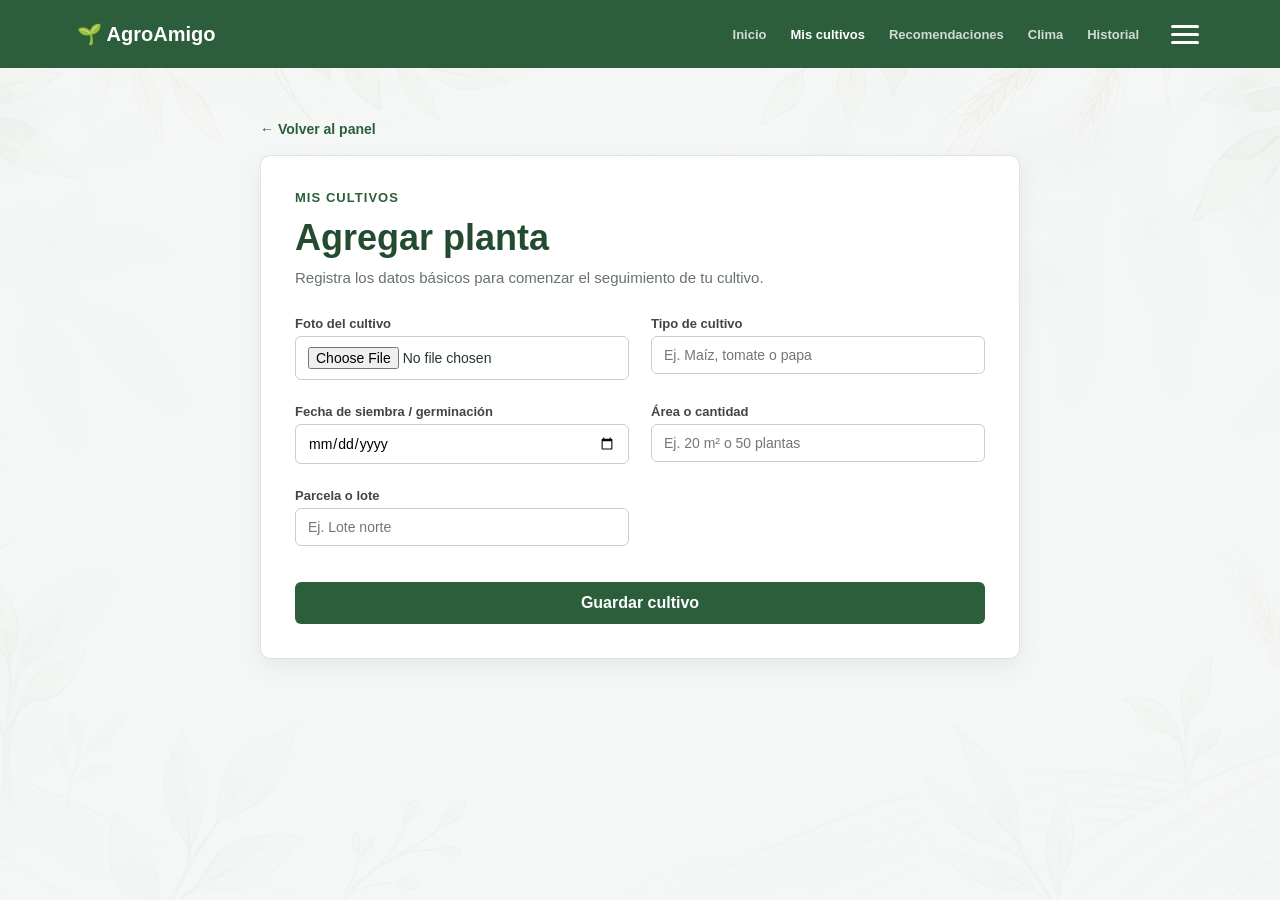
==== add-plant.html @ 488f19a9 "Agrega dashboard y formulario de cultivos" ====
<!DOCTYPE html>
<html lang="es">
<head>
    <meta charset="UTF-8">
    <meta name="viewport" content="width=device-width, initial-scale=1.0">
    <title>AgroAmigo - Agregar planta</title>
    <link rel="stylesheet" href="styles.css">
</head>
<body class="app-shell">
    <header class="topbar">
        <a class="brand" href="home.html">🌱 AgroAmigo</a>
        <nav class="desktop-nav" aria-label="Navegación principal">
            <a href="home.html">Inicio</a>
            <a class="active" href="add-plant.html">Mis cultivos</a>
            <a href="home.html#recomendaciones">Recomendaciones</a>
            <a href="home.html#clima">Clima</a>
            <a href="home.html#historial">Historial</a>
        </nav>
        <details class="menu-wrapper">
            <summary class="menu-button" aria-label="Abrir menú">
                <span></span><span></span><span></span>
            </summary>
            <nav class="dropdown-menu" aria-label="Menú móvil">
                <a href="home.html">Inicio</a>
                <a href="add-plant.html">Mis cultivos</a>
                <a href="home.html#recomendaciones">Recomendaciones</a>
                <a href="home.html#clima">Clima</a>
                <a href="home.html#historial">Historial</a>
                <a href="home.html#configuracion">⚙ Configuración</a>
            </nav>
        </details>
    </header>

    <main class="form-page">
        <a class="back-link" href="home.html">← Volver al panel</a>
        <section class="plant-card">
            <div class="section-heading">
                <p class="eyebrow">Mis cultivos</p>
                <h1>Agregar planta</h1>
                <p>Registra los datos básicos para comenzar el seguimiento de tu cultivo.</p>
            </div>
            <form class="full-plant-form">
                <div class="input-group">
                    <label for="plant-photo">Foto del cultivo</label>
                    <input type="file" id="plant-photo" name="plant-photo" accept="image/*" required>
                </div>
                <div class="input-group">
                    <label for="crop-type">Tipo de cultivo</label>
                    <input type="text" id="crop-type" name="crop-type" placeholder="Ej. Maíz, tomate o papa" required>
                </div>
                <div class="input-group">
                    <label for="initial-sowing-date">Fecha de siembra / germinación</label>
                    <input type="date" id="initial-sowing-date" name="initial-sowing-date" required>
                </div>
                <div class="input-group">
                    <label for="crop-quantity">Área o cantidad</label>
                    <input type="text" id="crop-quantity" name="crop-quantity" placeholder="Ej. 20 m² o 50 plantas" required>
                </div>
                <div class="input-group">
                    <label for="plot-location">Parcela o lote</label>
                    <input type="text" id="plot-location" name="plot-location" placeholder="Ej. Lote norte" required>
                </div>
                <button type="submit" class="btn-login">Guardar cultivo</button>
            </form>
        </section>
    </main>
</body>
</html>
---- styles.css ----
* {
    margin: 0;
    padding: 0;
    box-sizing: border-box;
    font-family: 'Segoe UI', Tahoma, Geneva, Verdana, sans-serif;
}

body {
    min-height: 100vh;
    background: linear-gradient(rgba(244, 247, 246, 0.88), rgba(244, 247, 246, 0.94)), url("assets/bgImg_1.jpg") center / cover fixed;
    color: #25382b;
}

.topbar {
    position: fixed;
    top: 0;
    right: 0;
    left: 0;
    z-index: 10;
    display: flex;
    align-items: center;
    justify-content: space-between;
    height: 68px;
    padding: 0 6vw;
    background-color: #2c5e3b;
    color: white;
}

.brand {
    color: white;
    font-size: 20px;
    font-weight: 700;
    text-decoration: none;
}

.desktop-nav {
    display: flex;
    align-items: center;
    gap: 24px;
    margin-left: auto;
    margin-right: 28px;
}

.desktop-nav a {
    color: rgba(255, 255, 255, 0.78);
    font-size: 13px;
    font-weight: 600;
    text-decoration: none;
}

.desktop-nav a:hover,
.desktop-nav a.active {
    color: white;
}

.menu-wrapper {
    position: relative;
}

.menu-button {
    display: flex;
    flex-direction: column;
    gap: 5px;
    width: 36px;
    padding: 7px 4px;
    cursor: pointer;
    list-style: none;
}

.menu-button::-webkit-details-marker {
    display: none;
}

.menu-button span {
    display: block;
    width: 28px;
    height: 3px;
    border-radius: 2px;
    background-color: white;
}

.dropdown-menu {
    position: absolute;
    top: 48px;
    right: 0;
    display: grid;
    min-width: 160px;
    padding: 8px 0;
    border-radius: 6px;
    background-color: white;
    box-shadow: 0 5px 18px rgba(0, 0, 0, 0.16);
}

.dropdown-menu a {
    padding: 10px 16px;
    color: #2c5e3b;
    font-size: 14px;
    text-decoration: none;
}

.dropdown-menu a:hover {
    background-color: #f0f5f1;
}

.dashboard-page {
    width: min(100% - 48px, 1180px);
    margin: 0 auto;
    padding: 124px 0 64px;
}

.dashboard-hero {
    display: flex;
    align-items: end;
    justify-content: space-between;
    gap: 28px;
    margin-bottom: 34px;
}

.dashboard-hero h1 {
    margin-bottom: 10px;
    color: #234b2f;
    font-size: clamp(32px, 5vw, 54px);
    line-height: 1.05;
}

.dashboard-hero > div > p:last-child {
    color: #66736a;
    font-size: 16px;
}

.primary-action {
    flex: 0 0 auto;
    padding: 14px 20px;
    border-radius: 7px;
    background-color: #2c5e3b;
    color: white;
    font-size: 14px;
    font-weight: 700;
    text-decoration: none;
    box-shadow: 0 8px 18px rgba(44, 94, 59, 0.2);
}

.primary-action:hover {
    background-color: #1e4027;
}

.summary-grid {
    display: grid;
    grid-template-columns: repeat(4, 1fr);
    gap: 16px;
    margin-bottom: 24px;
}

.stat-card,
.dashboard-card,
.module-card {
    border: 1px solid rgba(215, 225, 217, 0.85);
    border-radius: 10px;
    background: rgba(255, 255, 255, 0.9);
    box-shadow: 0 8px 24px rgba(43, 72, 50, 0.06);
}

.stat-card {
    position: relative;
    min-height: 150px;
    padding: 20px;
}

.card-icon {
    float: right;
    font-size: 23px;
}

.stat-card p,
.stat-card small {
    display: block;
    color: #66736a;
    font-size: 13px;
}

.stat-card strong {
    display: block;
    margin: 14px 0 4px;
    color: #234b2f;
    font-size: 34px;
}

.dashboard-grid {
    display: grid;
    grid-template-columns: 1.2fr 0.8fr;
    gap: 24px;
    margin-bottom: 42px;
}

.dashboard-card {
    min-height: 245px;
    padding: 26px;
}

.card-heading,
.section-title {
    display: flex;
    align-items: start;
    justify-content: space-between;
    gap: 16px;
}

.card-heading h2,
.section-title h2 {
    color: #234b2f;
    font-size: 22px;
}

.status-dot {
    width: 11px;
    height: 11px;
    margin-top: 8px;
    border-radius: 50%;
    background: #e4a93a;
}

.alert-item {
    display: flex;
    gap: 13px;
    margin-top: 20px;
}

.alert-symbol {
    display: grid;
    flex: 0 0 28px;
    place-items: center;
    width: 28px;
    height: 28px;
    border-radius: 50%;
    background: #fff1cf;
    color: #a46d0d;
    font-weight: 800;
}

.alert-symbol.rain {
    background: #e4f0ea;
    color: #2c5e3b;
}

.alert-item strong {
    color: #34493a;
    font-size: 14px;
}

.alert-item p,
.module-card p {
    margin-top: 5px;
    color: #718077;
    font-size: 13px;
}

.weather-icon {
    font-size: 30px;
}

.weather-main {
    display: flex;
    align-items: center;
    gap: 18px;
    margin: 23px 0;
}

.weather-main > strong {
    color: #234b2f;
    font-size: 48px;
    font-weight: 500;
}

.weather-main span {
    color: #536359;
    font-size: 14px;
    line-height: 1.5;
}

.weather-main small {
    color: #8a958e;
}

.weather-details {
    display: flex;
    justify-content: space-between;
    padding-top: 16px;
    border-top: 1px solid #e3ebe4;
    color: #718077;
    font-size: 12px;
}

.weather-details b {
    display: block;
    margin-top: 4px;
    color: #34493a;
    font-size: 13px;
}

.module-section {
    padding-top: 8px;
}

.section-title {
    align-items: end;
    margin-bottom: 18px;
}

.section-title > span {
    color: #7b887f;
    font-size: 13px;
}

.module-grid {
    display: grid;
    grid-template-columns: repeat(4, 1fr);
    gap: 14px;
}

.module-card {
    display: flex;
    align-items: center;
    min-height: 120px;
    padding: 18px;
    color: inherit;
    text-decoration: none;
}

.module-card > span {
    align-self: start;
    margin-right: 13px;
    font-size: 25px;
}

.module-card h3 {
    color: #34543d;
    font-size: 15px;
}

.module-card > b {
    align-self: end;
    margin-left: auto;
    color: #78917e;
    font-size: 20px;
}

.module-card:hover,
.module-card.featured {
    border-color: #8eb79b;
}

.form-page {
    width: min(100% - 48px, 760px);
    margin: 0 auto;
    padding: 120px 0 60px;
}

.back-link {
    display: inline-block;
    margin-bottom: 18px;
    color: #2c5e3b;
    font-size: 14px;
    font-weight: 600;
    text-decoration: none;
}

.plant-card {
    padding: 34px;
    border: 1px solid rgba(215, 225, 217, 0.85);
    border-radius: 10px;
    background: rgba(255, 255, 255, 0.94);
    box-shadow: 0 8px 24px rgba(43, 72, 50, 0.08);
}

.section-heading {
    margin-bottom: 30px;
}

.section-heading h1 {
    margin-bottom: 10px;
    color: #234b2f;
    font-size: 36px;
}

.section-heading > p:last-child {
    color: #66736a;
    font-size: 15px;
}

.full-plant-form {
    display: grid;
    grid-template-columns: 1fr 1fr;
    gap: 4px 22px;
}

.full-plant-form .btn-login {
    grid-column: 1 / -1;
    margin-top: 12px;
}

.home-page {
    width: min(100% - 48px, 980px);
    margin-top: 68px;
    padding: 56px 0 48px;
}

.welcome-section {
    max-width: 650px;
    margin-bottom: 110px;
}

.eyebrow {
    margin-bottom: 12px;
    color: #2c5e3b;
    font-size: 13px;
    font-weight: 700;
    letter-spacing: 0.08em;
    text-transform: uppercase;
}

.welcome-section h1 {
    margin-bottom: 14px;
    color: #234b2f;
    font-size: clamp(30px, 5vw, 48px);
    line-height: 1.1;
}

.welcome-section > p:last-child {
    max-width: 520px;
    color: #66736a;
    font-size: 17px;
    line-height: 1.6;
}

.plant-section {
    padding-top: 28px;
    border-top: 1px solid #d7e1d9;
}

.plant-form {
    display: grid;
    grid-template-columns: 1fr 1fr auto;
    align-items: end;
    gap: 24px;
}

.plant-form .input-group {
    margin-bottom: 0;
}

.plant-form .input-group input[type="file"] {
    padding: 8px;
    background-color: #fff;
}

.plant-form .btn-login {
    width: auto;
    min-width: 150px;
}

.login-container {
    background: white;
    padding: 40px;
    border-radius: 12px;
    box-shadow: 0 4px 15px rgba(0, 0, 0, 0.05);
    width: 100%;
    max-width: 400px;
    text-align: center;
    margin: 120px auto 40px;
}

.login-container h1 {
    color: #2c5e3b;
    margin-bottom: 10px;
}

.login-container p {
    color: #666;
    font-size: 14px;
    margin-bottom: 30px;
}

.input-group {
    text-align: left;
    margin-bottom: 20px;
}

.input-group label {
    display: block;
    font-size: 13px;
    font-weight: 600;
    color: #444;
    margin-bottom: 5px;
}

.input-group input {
    width: 100%;
    padding: 10px 12px;
    border: 1px solid #ccc;
    border-radius: 6px;
    font-size: 14px;
    outline: none;
    transition: border-color 0.2s;
}

.input-group input:focus {
    border-color: #2c5e3b;
}

.btn-login {
    width: 100%;
    padding: 12px;
    background-color: #2c5e3b;
    color: white;
    border: none;
    border-radius: 6px;
    font-size: 16px;
    font-weight: 600;
    cursor: pointer;
    transition: background-color 0.2s;
}

.btn-login:hover {
    background-color: #1e4027;
}

.account-prompt {
    color: #666;
    font-size: 14px;
    margin-top: 24px;
}

.account-prompt a {
    color: #2c5e3b;
    font-weight: 600;
    text-decoration: none;
}

.account-prompt a:hover {
    text-decoration: underline;
}

.home-container {
    background: white;
    padding: 40px;
    border-radius: 12px;
    box-shadow: 0 4px 15px rgba(0, 0, 0, 0.05);
    width: 100%;
    max-width: 480px;
}

.home-header {
    text-align: center;
    margin-bottom: 30px;
}

.home-header h1 {
    color: #2c5e3b;
    margin-bottom: 10px;
}

.home-header p {
    color: #666;
    font-size: 14px;
}

.plant-form .input-group input[type="file"] {
    padding: 8px;
    background-color: #fafcfa;
}
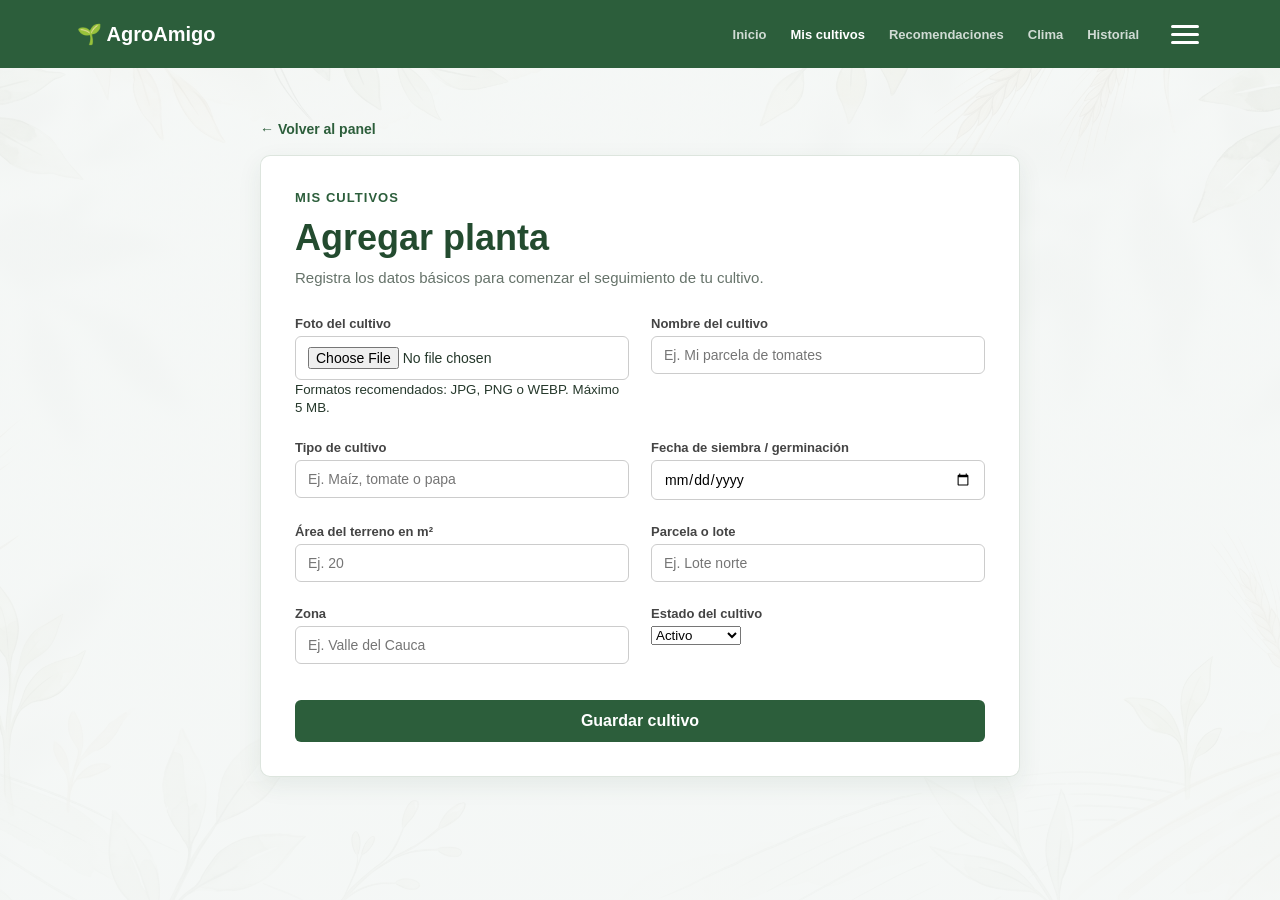
==== commit 8c3c06d6: "Integra autenticacion y gestion de cultivos/workspaces/AgroAmigo-web/.env.example" ====
--- a/add-plant.html
+++ b/add-plant.html
@@ -8,41 +8,46 @@
 </head>
 <body class="app-shell">
     <header class="topbar">
-        <a class="brand" href="home.html">🌱 AgroAmigo</a>
+        <a class="brand" href="home.php">🌱 AgroAmigo</a>
         <nav class="desktop-nav" aria-label="Navegación principal">
-            <a href="home.html">Inicio</a>
+            <a href="home.php">Inicio</a>
             <a class="active" href="add-plant.html">Mis cultivos</a>
-            <a href="home.html#recomendaciones">Recomendaciones</a>
-            <a href="home.html#clima">Clima</a>
-            <a href="home.html#historial">Historial</a>
+            <a href="home.php#recomendaciones">Recomendaciones</a>
+            <a href="home.php#clima">Clima</a>
+            <a href="home.php#historial">Historial</a>
         </nav>
         <details class="menu-wrapper">
             <summary class="menu-button" aria-label="Abrir menú">
                 <span></span><span></span><span></span>
             </summary>
             <nav class="dropdown-menu" aria-label="Menú móvil">
-                <a href="home.html">Inicio</a>
+                <a href="home.php">Inicio</a>
                 <a href="add-plant.html">Mis cultivos</a>
-                <a href="home.html#recomendaciones">Recomendaciones</a>
-                <a href="home.html#clima">Clima</a>
-                <a href="home.html#historial">Historial</a>
-                <a href="home.html#configuracion">⚙ Configuración</a>
+                <a href="home.php#recomendaciones">Recomendaciones</a>
+                <a href="home.php#clima">Clima</a>
+                <a href="home.php#historial">Historial</a>
+                <a href="home.php#configuracion">⚙ Configuración</a>
             </nav>
         </details>
     </header>
 
     <main class="form-page">
-        <a class="back-link" href="home.html">← Volver al panel</a>
+        <a class="back-link" href="home.php">← Volver al panel</a>
         <section class="plant-card">
             <div class="section-heading">
                 <p class="eyebrow">Mis cultivos</p>
                 <h1>Agregar planta</h1>
                 <p>Registra los datos básicos para comenzar el seguimiento de tu cultivo.</p>
             </div>
-            <form class="full-plant-form">
+            <form class="full-plant-form" action="add-crop.php" method="post" enctype="multipart/form-data">
                 <div class="input-group">
                     <label for="plant-photo">Foto del cultivo</label>
-                    <input type="file" id="plant-photo" name="plant-photo" accept="image/*" required>
+                    <input type="file" id="plant-photo" name="plant-photo" accept="image/*">
+                    <small>Formatos recomendados: JPG, PNG o WEBP. Máximo 5 MB.</small>
+                </div>
+                <div class="input-group">
+                    <label for="crop-name">Nombre del cultivo</label>
+                    <input type="text" id="crop-name" name="crop-name" placeholder="Ej. Mi parcela de tomates" required>
                 </div>
                 <div class="input-group">
                     <label for="crop-type">Tipo de cultivo</label>
@@ -53,12 +58,24 @@
                     <input type="date" id="initial-sowing-date" name="initial-sowing-date" required>
                 </div>
                 <div class="input-group">
-                    <label for="crop-quantity">Área o cantidad</label>
-                    <input type="text" id="crop-quantity" name="crop-quantity" placeholder="Ej. 20 m² o 50 plantas" required>
+                    <label for="plot-size">Área del terreno en m²</label>
+                    <input type="number" id="plot-size" name="plot-size" min="0" step="0.01" placeholder="Ej. 20" required>
                 </div>
                 <div class="input-group">
                     <label for="plot-location">Parcela o lote</label>
                     <input type="text" id="plot-location" name="plot-location" placeholder="Ej. Lote norte" required>
+                </div>
+                <div class="input-group">
+                    <label for="crop-zone">Zona</label>
+                    <input type="text" id="crop-zone" name="crop-zone" placeholder="Ej. Valle del Cauca">
+                </div>
+                <div class="input-group">
+                    <label for="crop-status">Estado del cultivo</label>
+                    <select id="crop-status" name="crop-status" required>
+                        <option value="Activo">Activo</option>
+                        <option value="En riesgo">En riesgo</option>
+                        <option value="Cosechado">Cosechado</option>
+                    </select>
                 </div>
                 <button type="submit" class="btn-login">Guardar cultivo</button>
             </form>
--- a/styles.css
+++ b/styles.css
@@ -301,6 +301,122 @@
     padding-top: 8px;
 }
 
+.crops-section {
+    margin-bottom: 42px;
+}
+
+.section-link {
+    color: #2c5e3b;
+    font-size: 13px;
+    font-weight: 700;
+    text-decoration: none;
+}
+
+.section-link:hover {
+    text-decoration: underline;
+}
+
+.crops-grid {
+    display: grid;
+    grid-template-columns: repeat(3, 1fr);
+    gap: 16px;
+}
+
+.crop-card {
+    overflow: hidden;
+    border: 1px solid rgba(215, 225, 217, 0.85);
+    border-radius: 10px;
+    background: rgba(255, 255, 255, 0.94);
+    box-shadow: 0 8px 24px rgba(43, 72, 50, 0.06);
+}
+
+.crop-photo {
+    display: block;
+    width: 100%;
+    height: 170px;
+    object-fit: cover;
+    background: #e4f0e7;
+}
+
+.crop-photo-empty {
+    display: grid;
+    place-items: center;
+    color: #6a9878;
+    font-size: 42px;
+}
+
+.crop-card-body {
+    padding: 18px;
+}
+
+.crop-card-heading {
+    display: flex;
+    align-items: start;
+    justify-content: space-between;
+    gap: 12px;
+}
+
+.crop-card-heading .eyebrow {
+    margin-bottom: 5px;
+    font-size: 11px;
+}
+
+.crop-card h3 {
+    color: #234b2f;
+    font-size: 19px;
+}
+
+.crop-status {
+    flex: 0 0 auto;
+    padding: 5px 8px;
+    border-radius: 999px;
+    background: #e4f0e7;
+    color: #2c5e3b;
+    font-size: 11px;
+    font-weight: 700;
+}
+
+.crop-details {
+    display: grid;
+    grid-template-columns: 1fr 1fr;
+    gap: 12px;
+    margin-top: 18px;
+}
+
+.crop-details dt {
+    color: #87938b;
+    font-size: 11px;
+}
+
+.crop-details dd {
+    margin-top: 3px;
+    overflow-wrap: anywhere;
+    color: #34493a;
+    font-size: 12px;
+    font-weight: 600;
+}
+
+.empty-crops {
+    display: grid;
+    justify-items: center;
+    gap: 12px;
+    padding: 34px;
+    border: 1px dashed #a9c5af;
+    border-radius: 10px;
+    background: rgba(255, 255, 255, 0.7);
+    color: #66736a;
+    text-align: center;
+}
+
+.empty-crops > span {
+    font-size: 30px;
+}
+
+.empty-crops .primary-action {
+    padding: 10px 14px;
+    font-size: 13px;
+}
+
 .section-title {
     align-items: end;
     margin-bottom: 18px;
@@ -398,15 +514,46 @@
     margin-top: 12px;
 }
 
-.home-page {
-    width: min(100% - 48px, 980px);
-    margin-top: 68px;
-    padding: 56px 0 48px;
-}
-
-.welcome-section {
-    max-width: 650px;
-    margin-bottom: 110px;
+@media (max-width: 820px) {
+    .summary-grid,
+    .crops-grid {
+        grid-template-columns: repeat(2, 1fr);
+    }
+
+    .dashboard-grid {
+        grid-template-columns: 1fr;
+    }
+}
+
+@media (max-width: 560px) {
+    .desktop-nav {
+        display: none;
+    }
+
+    .summary-grid,
+    .crops-grid,
+    .full-plant-form {
+        grid-template-columns: 1fr;
+    }
+
+    .dashboard-page,
+    .form-page {
+        width: min(100% - 32px, 760px);
+    }
+
+    .dashboard-hero {
+        align-items: start;
+        flex-direction: column;
+    }
+
+    .primary-action {
+        width: 100%;
+        text-align: center;
+    }
+
+    .plant-card {
+        padding: 24px 18px;
+    }
 }
 
 .eyebrow {
@@ -430,32 +577,6 @@
     color: #66736a;
     font-size: 17px;
     line-height: 1.6;
-}
-
-.plant-section {
-    padding-top: 28px;
-    border-top: 1px solid #d7e1d9;
-}
-
-.plant-form {
-    display: grid;
-    grid-template-columns: 1fr 1fr auto;
-    align-items: end;
-    gap: 24px;
-}
-
-.plant-form .input-group {
-    margin-bottom: 0;
-}
-
-.plant-form .input-group input[type="file"] {
-    padding: 8px;
-    background-color: #fff;
-}
-
-.plant-form .btn-login {
-    width: auto;
-    min-width: 150px;
 }
 
 .login-container {
@@ -539,32 +660,3 @@
 .account-prompt a:hover {
     text-decoration: underline;
 }
-
-.home-container {
-    background: white;
-    padding: 40px;
-    border-radius: 12px;
-    box-shadow: 0 4px 15px rgba(0, 0, 0, 0.05);
-    width: 100%;
-    max-width: 480px;
-}
-
-.home-header {
-    text-align: center;
-    margin-bottom: 30px;
-}
-
-.home-header h1 {
-    color: #2c5e3b;
-    margin-bottom: 10px;
-}
-
-.home-header p {
-    color: #666;
-    font-size: 14px;
-}
-
-.plant-form .input-group input[type="file"] {
-    padding: 8px;
-    background-color: #fafcfa;
-}
